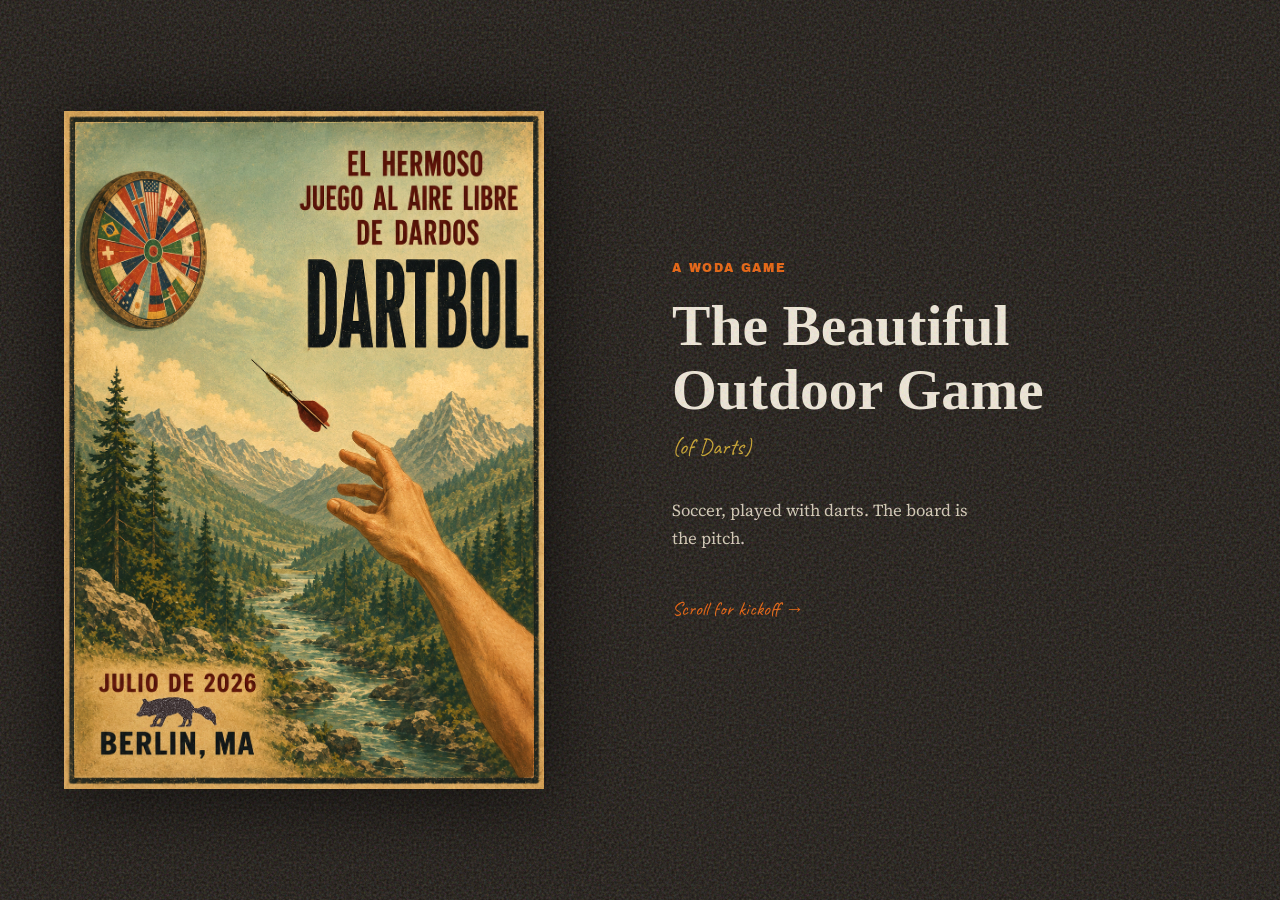
==== woda/beautiful-game/index.html @ 17570d87 "Add The Beautiful Outdoor Game (of Darts): rules page, landing button, hero art Co-Authored-By: Clau" ====
<!DOCTYPE html>
<html lang="en">
<head>
  <meta charset="UTF-8">
  <meta name="viewport" content="width=device-width, initial-scale=1, viewport-fit=cover">
  <title>The Beautiful Outdoor Game (of Darts) — WODA</title>
  <meta name="description" content="Soccer, played with darts. The board is the pitch. Possession, cards, corner kicks, full time.">
  <link rel="preconnect" href="https://fonts.googleapis.com">
  <link rel="preconnect" href="https://fonts.gstatic.com" crossorigin>
  <link href="https://fonts.googleapis.com/css2?family=Archivo+Black&family=Caveat:wght@400;700&family=Permanent+Marker&family=Source+Serif+4:ital,wght@0,400;0,600;0,700;1,400&display=swap" rel="stylesheet">
  <style>
    :root {
      --parchment: #1a1510;
      --parchment-mid: #2a2118;
      --parchment-light: #3d3024;
      --chalk: #d4c9b5;
      --chalk-dim: #7a7060;
      --chalk-bright: #f0e8d8;
      --orange: #e85d04;
      --orange-dark: #bc4b03;
      --orange-glow: #f48c06;
      --blood: #8b1a1a;
      --blood-dim: #5a1111;
      --forest-dark: #1a2e1a;
      --forest: #2d4a2e;
      --gold: #c9a227;
      --gold-dim: #8a7020;
      --chalkboard: #1a3328;
      --chalkboard-border: #2a4a38;
      --progress-height: 48px;
      --topbar-height: 44px;
    }

    * { margin: 0; padding: 0; box-sizing: border-box; }

    html {
      background-color: var(--parchment);
      -webkit-text-size-adjust: 100%;
      text-size-adjust: 100%;
    }

    body {
      font-family: 'Source Serif 4', Georgia, serif;
      background-color: var(--parchment);
      color: var(--chalk);
      line-height: 1.6;
      -webkit-font-smoothing: antialiased;
      overflow: hidden;
      height: 100svh;
    }
    @supports not (height: 100svh) { body { height: -webkit-fill-available; } }

    /* Grain */
    body::before {
      content: '';
      position: fixed;
      top: 0; left: 0; width: 100%; height: 100%;
      background-image: url("data:image/svg+xml,%3Csvg viewBox='0 0 400 400' xmlns='http://www.w3.org/2000/svg'%3E%3Cfilter id='n'%3E%3CfeTurbulence type='fractalNoise' baseFrequency='0.9' numOctaves='4' stitchTiles='stitch'/%3E%3C/filter%3E%3Crect width='100%25' height='100%25' filter='url(%23n)'/%3E%3C/svg%3E");
      opacity: 0.25;
      pointer-events: none;
      z-index: 1000;
    }

    /* ---- TOP NAV (hidden on cover) ---- */
    .topbar {
      position: fixed; top: 0; left: 0; right: 0; z-index: 100;
      display: flex; justify-content: space-between; align-items: flex-start;
      padding-top: max(12px, env(safe-area-inset-top));
      padding-left: max(1rem, env(safe-area-inset-left));
      padding-right: max(1rem, env(safe-area-inset-right));
      padding-bottom: 20px;
      background: linear-gradient(to bottom, rgba(26,21,16,0.92) 0%, rgba(26,21,16,0.6) 50%, transparent 100%);
      opacity: 0;
      transition: opacity 0.5s ease;
      pointer-events: none;
    }
    .topbar.visible { opacity: 1; pointer-events: auto; }

    .topbar a {
      font-family: 'Archivo Black', Impact, sans-serif;
      text-transform: uppercase; font-size: 0.75rem; letter-spacing: 0.1em;
      color: var(--orange); text-decoration: none;
      padding: 12px 4px; min-height: 44px; min-width: 44px;
      display: inline-flex; align-items: center;
      -webkit-tap-highlight-color: transparent;
    }
    .topbar a:active { color: var(--orange-glow); }
    @media (hover:hover) { .topbar a:hover { color: var(--orange-glow); } }
    .topbar-label { font-family: 'Caveat', cursive; font-size: 1rem; color: var(--chalk-dim); padding: 12px 4px; }

    /* ---- SCROLL CONTAINER ---- */
    .crawl {
      display: flex; width: 100%; height: 100%;
      overflow-x: auto; overflow-y: hidden;
      scroll-snap-type: x mandatory;
      -webkit-overflow-scrolling: touch;
      scrollbar-width: none;
    }
    .crawl::-webkit-scrollbar { display: none; }

    .panel {
      flex: 0 0 100%; width: 100%; height: 100%;
      scroll-snap-align: start;
      scroll-snap-stop: always;
      overflow-y: auto;
      -webkit-overflow-scrolling: touch;
      position: relative;
    }

    .panel-content {
      display: flex; flex-direction: column; justify-content: center;
      padding: calc(var(--topbar-height) + env(safe-area-inset-top) + 20px) max(1.5rem, env(safe-area-inset-left)) calc(var(--progress-height) + env(safe-area-inset-bottom) + 20px) max(1.5rem, env(safe-area-inset-right));
      max-width: 720px; margin: 0 auto; width: 100%;
      min-height: 100%;
    }

    /* ---- Typography ---- */
    .panel-number {
      font-family: 'Archivo Black', Impact, sans-serif;
      font-size: 0.7rem; letter-spacing: 0.2em; text-transform: uppercase;
      color: var(--chalk-dim); margin-bottom: 0.5rem;
    }
    .panel-title {
      font-family: 'Permanent Marker', cursive;
      font-size: clamp(1.8rem, 6vw, 2.8rem);
      color: var(--chalk-bright); line-height: 1.15; margin-bottom: 1rem;
    }
    .panel-subtitle {
      font-family: 'Caveat', cursive; font-size: 1.2rem;
      color: var(--gold); margin-bottom: 1.5rem;
    }
    .panel p { margin-bottom: 1rem; max-width: 55ch; font-size: 1rem; }
    .panel strong { color: var(--chalk-bright); }

    /* ---- Narrative block ---- */
    .narrative {
      background: var(--forest-dark);
      border-left: 3px solid var(--forest);
      padding: 1.25rem 1.5rem; margin: 1rem 0;
      border-radius: 0 4px 4px 0;
      font-style: italic; line-height: 1.8;
    }
    .narrative strong { color: var(--chalk-bright); font-style: normal; }

    /* ---- Tables ---- */
    .rules-table { width: 100%; border-collapse: collapse; margin: 1rem 0; font-size: 0.9rem; }
    .rules-table th {
      font-family: 'Archivo Black', Impact, sans-serif;
      text-transform: uppercase; font-size: 0.7rem; letter-spacing: 0.1em;
      color: var(--orange); text-align: left; padding: 0.5rem 0.75rem;
      border-bottom: 1px solid var(--parchment-light);
    }
    .rules-table td {
      padding: 0.5rem 0.75rem;
      border-bottom: 1px solid rgba(255,255,255,0.05);
      vertical-align: top;
    }

    /* ---- Colors ---- */
    .danger { color: var(--blood); }
    .reward { color: var(--gold); }

    /* ---- Lane path (possession lanes) ---- */
    .turn-path { display: flex; align-items: center; flex-wrap: wrap; gap: 0; margin: 1rem 0; }
    .turn-node {
      display: flex; align-items: center; justify-content: center;
      width: 40px; height: 40px; border-radius: 50%;
      border: 2px solid var(--orange);
      font-family: 'Archivo Black', Impact, sans-serif; font-size: 0.75rem;
      color: var(--orange); flex-shrink: 0;
    }
    .turn-node.goal { border-color: var(--gold); color: var(--gold); }
    .turn-node.mid { border-color: var(--blood); color: var(--blood); border-style: dashed; }
    .turn-arrow { color: var(--chalk-dim); margin: 0 4px; font-size: 0.8rem; }

    /* ---- Pitch table (possession, on chalkboard green) ---- */
    .pitch-board {
      background: var(--chalkboard); border: 2px solid var(--chalkboard-border);
      border-radius: 4px; padding: 1rem; margin: 1rem 0;
      overflow-x: auto; -webkit-overflow-scrolling: touch;
    }
    .pitch-board table { width: 100%; border-collapse: collapse; }
    .pitch-board th {
      font-family: 'Archivo Black', Impact, sans-serif;
      text-transform: uppercase; font-size: 0.65rem; letter-spacing: 0.1em;
      color: var(--chalk-dim); padding: 0.4rem 0.5rem;
      border-bottom: 1px solid rgba(255,255,255,0.15); text-align: left;
    }
    .pitch-board td {
      padding: 0.5rem; font-size: 0.95rem; color: var(--chalk);
      border-bottom: 1px solid rgba(255,255,255,0.05); vertical-align: top;
    }
    .pitch-board td:first-child { font-family: 'Permanent Marker', cursive; color: var(--chalk-bright); white-space: nowrap; }
    .lane { font-family: 'Caveat', cursive; font-size: 1.15rem; color: var(--chalk-bright); white-space: nowrap; }

    /* ---- Result cards ---- */
    .result-card {
      background: var(--parchment-mid);
      border-left: 3px solid var(--chalk-dim);
      padding: 0.75rem 1rem; margin: 0.5rem 0; font-size: 0.9rem;
    }
    .result-card.death { border-left-color: var(--blood); }
    .result-card.victory { border-left-color: var(--gold); }
    .result-card.escape { border-left-color: var(--orange); }
    .result-card .result-label {
      font-family: 'Archivo Black', Impact, sans-serif;
      font-size: 0.7rem; letter-spacing: 0.1em; text-transform: uppercase;
      margin-bottom: 0.25rem;
    }
    .result-card.death .result-label { color: var(--blood); }
    .result-card.victory .result-label { color: var(--gold); }
    .result-card.escape .result-label { color: var(--orange); }
    .result-card p { margin-bottom: 0; }

    /* ---- Yet to Be Revealed ---- */
    .locked {
      background: var(--parchment-mid);
      border: 1px dashed var(--chalk-dim);
      border-radius: 4px; padding: 1.25rem;
      margin: 1rem 0; position: relative;
      overflow: hidden;
    }
    .locked::before {
      content: '🔒';
      position: absolute; top: 0.75rem; right: 0.75rem;
      font-size: 1rem;
    }
    .locked-title {
      font-family: 'Archivo Black', Impact, sans-serif;
      font-size: 0.7rem; letter-spacing: 0.1em; text-transform: uppercase;
      color: var(--chalk-dim); margin-bottom: 0.5rem;
    }
    .locked p {
      font-style: italic; color: var(--chalk-dim); font-size: 0.9rem;
      max-width: 50ch;
    }

    /* ---- Scenario ---- */
    .scenario {
      background: var(--parchment-mid); border: 1px solid var(--parchment-light);
      padding: 1.25rem; margin: 1rem 0; border-radius: 4px;
    }
    .scenario-question {
      font-family: 'Source Serif 4', serif; font-weight: 600;
      font-size: 1rem; color: var(--chalk-bright); margin-bottom: 0.75rem;
    }
    .scenario-setup { font-size: 0.9rem; margin-bottom: 1rem; }
    .scenario-btn {
      display: inline-block; font-family: 'Archivo Black', Impact, sans-serif;
      text-transform: uppercase; font-size: 0.75rem; letter-spacing: 0.05em;
      padding: 0.75rem 1.25rem; margin: 0.25rem 0.5rem 0.25rem 0;
      border: 2px solid var(--orange); color: var(--orange);
      background: transparent; cursor: pointer; border-radius: 4px;
      min-height: 44px; -webkit-tap-highlight-color: transparent;
      transition: all 0.2s ease;
    }
    .scenario-btn:active, .scenario-btn.selected { background: var(--orange); color: var(--parchment); }
    @media (hover:hover) { .scenario-btn:hover { background: var(--orange); color: var(--parchment); } }
    .scenario-outcome {
      display: none; margin-top: 1rem; padding: 1rem;
      background: var(--parchment); border-radius: 4px;
      font-style: italic; line-height: 1.7;
    }
    .scenario-outcome.visible { display: block; }

    /* ---- CTA panel ---- */
    .cta-panel .panel-content { text-align: center; align-items: center; }
    .cta-panel .panel-title { margin-bottom: 0.5rem; }
    .cta-links { margin-top: 2rem; display: flex; align-items: center; gap: 1rem; flex-wrap: wrap; justify-content: center; }
    .cta-links a {
      font-family: 'Archivo Black', Impact, sans-serif;
      text-transform: uppercase; font-size: 0.8rem; letter-spacing: 0.1em;
      color: var(--orange); text-decoration: none;
      padding: 12px 8px; min-height: 44px;
      display: inline-flex; align-items: center;
      -webkit-tap-highlight-color: transparent;
    }
    .cta-links a:active { color: var(--orange-glow); }
    @media (hover:hover) { .cta-links a:hover { color: var(--orange-glow); } }
    .cta-divider { color: rgba(255,255,255,0.3); }
    .social-icon { width: 20px; height: 20px; fill: var(--orange); }

    /* ============ COVER PANEL ============ */
    .panel--cover { overflow: hidden; }
    .panel--cover .panel-content { padding: 0; max-width: none; }

    .cover-layout { width: 100%; height: 100%; display: flex; align-items: center; justify-content: center; }
    .cover-art-wrapper { width: 100%; height: 100%; display: flex; align-items: center; justify-content: center; }

    .cover-frame {
      display: flex; align-items: center; justify-content: center;
      max-height: calc(100svh - 24px);
      max-width: 100%;
      z-index: 1001;
      animation: coverReveal 1s ease-out forwards;
      opacity: 0;
      transition: opacity 0.6s ease;
    }
    @supports not (max-height:100svh) { .cover-frame { max-height: calc(100vh - 24px); } }
    @keyframes coverReveal { from { opacity:0; transform:scale(0.97); } to { opacity:1; transform:scale(1); } }
    .cover-frame.fading { opacity: 0; }

    .cover-art {
      display: block;
      max-height: calc(100svh - 24px);
      max-width: 100%; width: auto; height: auto;
      object-fit: contain;
      filter: drop-shadow(0 4px 24px rgba(0,0,0,0.5)) brightness(1.1) contrast(1.05);
    }
    @supports not (max-height:100svh) { .cover-art { max-height: calc(100vh - 24px); } }

    /* Placeholder cover — shown only if the art 404s. Art drops in with no code change. */
    .cover-placeholder { display: none; }
    .cover-frame.no-art .cover-art { display: none; }
    .cover-frame.no-art .cover-placeholder {
      display: flex; flex-direction: column; align-items: center; justify-content: center;
      aspect-ratio: 680 / 1027;
      width: min(calc((100svh - 48px) * 0.662), calc(100vw - 32px));
      padding: 2rem 1.5rem;
      text-align: center;
      background:
        radial-gradient(circle at 50% 42%, rgba(255,255,255,0.06) 0%, transparent 34%),
        linear-gradient(180deg, var(--chalkboard) 0%, var(--forest-dark) 100%);
      border: 2px solid var(--chalkboard-border);
      outline: 1px solid rgba(240,232,216,0.15);
      outline-offset: -14px;
      border-radius: 4px;
      box-shadow: 0 4px 24px rgba(0,0,0,0.5);
    }
    @supports not (height:100svh) { .cover-frame.no-art .cover-placeholder { width: min(calc((100vh - 48px) * 0.662), calc(100vw - 32px)); } }
    .cover-placeholder .eyebrow {
      font-family: 'Archivo Black', Impact, sans-serif;
      text-transform: uppercase; letter-spacing: 0.15em; font-size: 0.7rem;
      color: var(--orange); margin-bottom: 1.25rem;
    }
    .cover-placeholder h1 {
      font-family: 'Permanent Marker', cursive;
      font-size: clamp(1.8rem, 8vw, 3rem);
      color: var(--chalk-bright); line-height: 1.15; margin-bottom: 0.5rem;
    }
    .cover-placeholder .subtitle {
      font-family: 'Caveat', cursive; font-size: clamp(1.2rem, 4vw, 1.6rem);
      color: var(--gold); margin-bottom: 1.5rem;
    }
    .cover-placeholder .tagline {
      font-style: italic; font-size: 0.95rem; color: var(--chalk);
      max-width: 28ch; line-height: 1.7;
    }

    .scroll-hint-cover {
      position: absolute; bottom: max(24px, env(safe-area-inset-bottom));
      left: 50%; transform: translateX(-50%); z-index: 1002;
      font-family: 'Caveat', cursive; font-size: 1rem;
      color: var(--chalk-dim);
      animation: hintPulse 2.5s ease-in-out infinite;
      pointer-events: none;
      white-space: nowrap;
    }
    @keyframes hintPulse {
      0%,100% { opacity:0.5; transform:translateX(-50%); }
      50% { opacity:0.9; transform:translateX(-50%) translateX(4px); }
    }

    .cover-text { display: none; }

    /* ---- PROGRESS BAR (hidden on cover) ---- */
    .progress-bar {
      position: fixed; bottom: 0; left: 0; right: 0; z-index: 100;
      height: calc(var(--progress-height) + env(safe-area-inset-bottom));
      padding-bottom: env(safe-area-inset-bottom);
      padding-left: max(1rem, env(safe-area-inset-left));
      padding-right: max(1rem, env(safe-area-inset-right));
      display: flex; align-items: center; justify-content: space-between;
      background: linear-gradient(to top, var(--parchment) 0%, var(--parchment) 60%, rgba(26,21,16,0.95) 80%, rgba(26,21,16,0.6) 100%);
      opacity: 0; transition: opacity 0.5s ease; pointer-events: none;
    }
    .progress-bar.visible { opacity: 1; pointer-events: auto; }
    .progress-label { font-family: 'Caveat', cursive; font-size: 0.85rem; color: var(--chalk-dim); flex-shrink: 0; }
    .progress-dots { display: flex; align-items: center; gap: 8px; padding: 0 8px; }
    .progress-dot {
      width: 9px; height: 9px; border-radius: 50%;
      border: 1.5px solid var(--chalk-dim); background: transparent;
      cursor: pointer; transition: all 0.25s ease; position: relative;
      -webkit-tap-highlight-color: transparent; flex-shrink: 0;
    }
    .progress-dot::before { content:''; position:absolute; top:-17px; left:-17px; right:-17px; bottom:-17px; }
    .progress-dot.active { background: var(--orange); border-color: var(--orange); box-shadow: 0 0 8px rgba(232,93,4,0.4); }
    .progress-dot:active { transform: scale(1.3); }

    /* ---- Arrow hint ---- */
    .arrow-hint {
      position: fixed; right: max(12px, env(safe-area-inset-right)); top: 50%;
      transform: translateY(-50%); z-index: 50;
      font-size: 1.5rem; color: var(--chalk-dim); opacity: 0;
      animation: arrowPulse 2s ease-in-out infinite;
      pointer-events: none; transition: opacity 0.3s ease;
    }
    .arrow-hint.visible { opacity: 0.3; }
    .arrow-hint.hidden { opacity: 0; }
    @keyframes arrowPulse {
      0%,100% { transform: translateY(-50%) translateX(0); }
      50% { transform: translateY(-50%) translateX(4px); }
    }

    /* ---- DESKTOP ---- */
    @media (min-width: 769px) {
      .panel--cover .cover-layout { flex-direction: row; }
      .cover-art-wrapper { flex: 0 0 50%; justify-content: flex-end; padding: 2rem; }
      .cover-frame { max-height: 94vh; }
      .cover-art { max-height: 94vh; filter: drop-shadow(0 8px 40px rgba(0,0,0,0.6)) brightness(1.1) contrast(1.05); }
      .cover-frame.no-art .cover-placeholder { width: min(calc(90vh * 0.662), 100%); }
      .cover-text {
        display: flex; flex-direction: column; justify-content: center;
        flex: 0 0 50%; padding: 4rem;
        animation: textSlideIn 0.8s ease-out 0.3s forwards; opacity: 0;
      }
      @keyframes textSlideIn { from { opacity:0; transform:translateX(30px); } to { opacity:1; transform:translateX(0); } }
      .cover-text .eyebrow { font-family:'Archivo Black',sans-serif; text-transform:uppercase; letter-spacing:0.15em; font-size:0.75rem; color:var(--orange); margin-bottom:1rem; }
      .cover-text h1 { font-family:'Permanent Marker',cursive; font-size:clamp(2.5rem,4.5vw,4rem); color:var(--chalk-bright); line-height:1.1; margin-bottom:0.5rem; }
      .cover-text .subtitle { font-family:'Caveat',cursive; font-size:clamp(1.1rem,1.8vw,1.4rem); color:var(--gold); margin-bottom:2rem; }
      .cover-text .description { font-size:1.05rem; max-width:36ch; line-height:1.7; margin-bottom:2.5rem; color:var(--chalk); }
      .cover-text .cta { font-family:'Caveat',cursive; font-size:1.2rem; color:var(--orange); animation:hintPulse 2.5s ease-in-out infinite; }
      .scroll-hint-cover { display: none; }
      .panel-content { max-width: 800px; }
    }
    @media (min-width:1200px) {
      .cover-art-wrapper { flex:0 0 45%; padding: 2rem 2rem 2rem 4rem; }
      .cover-text { flex:0 0 55%; padding: 4rem 6rem; }
    }

    @media (max-width: 480px) {
      .pitch-board { padding: 0.75rem 0.5rem; }
      .pitch-board th, .pitch-board td { padding: 0.4rem 0.3rem; }
      .lane { font-size: 0.95rem; }
    }

    @media (max-width: 375px) {
      .progress-dots { gap: 4px; }
      .progress-dot { width: 7px; height: 7px; }
      .progress-label { font-size: 0.7rem; }
      .panel-title { font-size: 1.5rem; }
      .turn-node { width: 34px; height: 34px; font-size: 0.65rem; }
      .lane { font-size: 1rem; }
    }

    @media (prefers-reduced-motion: reduce) {
      *,*::before,*::after { animation-duration:0.01ms!important; transition-duration:0.01ms!important; }
      .cover-frame,.cover-text { opacity:1; }
    }
  </style>
</head>
<body>

  <nav class="topbar" id="topbar">
    <a href="/woda/">← WODA</a>
    <span class="topbar-label">A WODA Game</span>
  </nav>
  <span class="arrow-hint" id="arrowHint">›</span>

  <div class="crawl" id="crawl">

    <!-- ======== PANEL 0: COVER ======== -->
    <section class="panel panel--cover" data-label="Cover">
      <div class="panel-content">
        <div class="cover-layout">
          <div class="cover-art-wrapper">
            <div class="cover-frame" id="coverFrame">
              <img src="../../images/beautiful-game-cover.png"
                alt="The Beautiful Outdoor Game (of Darts)"
                class="cover-art" id="coverArt" loading="eager" fetchpriority="high"
                onerror="document.getElementById('coverFrame').classList.add('no-art')">
              <div class="cover-placeholder">
                <p class="eyebrow">A WODA Game</p>
                <h1>The Beautiful Outdoor Game</h1>
                <p class="subtitle">(of Darts)</p>
                <p class="tagline">Soccer, played with darts. The board is the pitch.</p>
              </div>
            </div>
          </div>
          <div class="cover-text">
            <p class="eyebrow">A WODA Game</p>
            <h1>The Beautiful Outdoor Game</h1>
            <p class="subtitle">(of Darts)</p>
            <p class="description">Soccer, played with darts. The board is the pitch.</p>
            <p class="cta">Scroll for kickoff →</p>
          </div>
        </div>
      </div>
      <span class="scroll-hint-cover">Swipe for kickoff →</span>
    </section>

    <!-- ======== PANEL 1: THE PITCH ======== -->
    <section class="panel" data-label="The Pitch">
      <div class="panel-content">
        <p class="panel-number">I</p>
        <h2 class="panel-title">The Pitch</h2>
        <div class="narrative">
          <p>The board has always been a pitch — twenty numbers, two goals, and nobody noticed.</p>
          <p>The <strong>20</strong> is one goal. The <strong>3</strong> is the other. The <strong>11</strong> and <strong>6</strong> are the midfield line, and crossing it carelessly has consequences.</p>
          <p>Two halves, switch ends at halftime. Most goals at full time wins.</p>
        </div>
      </div>
    </section>

    <!-- ======== PANEL 2: THE MATCH ======== -->
    <section class="panel" data-label="The Match">
      <div class="panel-content">
        <p class="panel-number">II</p>
        <h2 class="panel-title">The Match</h2>
        <p class="panel-subtitle">Two goals, two halves, one board</p>
        <table class="rules-table">
          <tr><th>Element</th><th>Rule</th></tr>
          <tr><td><strong>Goals</strong></td><td>20 (top) · 3 (bottom)</td></tr>
          <tr><td><strong>Midfield line</strong></td><td>11 and 6</td></tr>
          <tr><td><strong>Halves</strong></td><td>4 minutes each (group play) · 5 minutes (knockout) + stoppage time</td></tr>
          <tr><td><strong>Kickoff</strong></td><td>Closest to bull is the coin toss. Winner chooses which end to attack OR takes kickoff.</td></tr>
        </table>
      </div>
    </section>

    <!-- ======== PANEL 3: POSSESSION ======== -->
    <section class="panel" data-label="Possession">
      <div class="panel-content">
        <p class="panel-number">III</p>
        <h2 class="panel-title">Possession</h2>
        <p class="panel-subtitle">Two wings to every goal</p>
        <div class="pitch-board">
          <table>
            <tr><th>Attacking</th><th>Left Wing</th><th>Right Wing</th></tr>
            <tr>
              <td>The 20</td>
              <td><span class="lane">14 → 9 → 12 → 5</span></td>
              <td><span class="lane">13 → 4 → 18 → 1</span></td>
            </tr>
            <tr>
              <td>The 3</td>
              <td><span class="lane">8 → 16 → 7 → 19</span></td>
              <td><span class="lane">10 → 15 → 2 → 17</span></td>
            </tr>
          </table>
        </div>
        <p>Work down a wing, then <strong>shoot on the goal number</strong>.</p>
        <p>From midfield, either wing. Once you hit on one side, <strong>you stay on that side</strong> until possession changes or play returns to midfield.</p>
      </div>
    </section>

    <!-- ======== PANEL 4: PASSING & LONG BALLS ======== -->
    <section class="panel" data-label="Passing">
      <div class="panel-content">
        <p class="panel-number">IV</p>
        <h2 class="panel-title">Passing &amp; Long Balls</h2>
        <p class="panel-subtitle">Singles move the ball. Doubles move it faster.</p>
        <table class="rules-table">
          <tr><th>Dart</th><th>Result</th></tr>
          <tr><td><strong>Single</strong></td><td>A pass to the next number in the lane</td></tr>
          <tr><td><strong>Double</strong></td><td>Long pass — advance <strong>two</strong> positions</td></tr>
          <tr><td><strong>Triple</strong></td><td>Advance <strong>three</strong> (T14 puts the ball on the 5)</td></tr>
          <tr><td><strong>Stray dart</strong></td><td>Other numbers (not 11, 6, or bull): nothing happens — keep throwing at your target</td></tr>
        </table>
        <div class="result-card victory">
          <p class="result-label">Magic Feet ✦</p>
          <p>Hit your target with all three darts → take another turn immediately.</p>
        </div>
      </div>
    </section>

    <!-- ======== PANEL 5: DEFENDING ======== -->
    <section class="panel" data-label="Defending">
      <div class="panel-content">
        <p class="panel-number">V</p>
        <h2 class="panel-title">Defending</h2>
        <p class="panel-subtitle">The ball doesn't reset. It sits where you left it.</p>
        <p>At the end of your turn, the ball sits at the <strong>last lane number you hit</strong>. Your opponent must hit that number first, then work back the other way.</p>
        <p style="font-family:'Caveat',cursive; font-size:1.2rem; color:var(--chalk-bright);">You hit 14 then 9 → they need 9, then 14, and onward.</p>
        <p>At midfield, the player in possession may choose either wing — <strong>the switch of fields</strong>.</p>
      </div>
    </section>

    <!-- ======== PANEL 6: OUT OF BOUNDS ======== -->
    <section class="panel" data-label="Out of Bounds">
      <div class="panel-content">
        <p class="panel-number">VI</p>
        <h2 class="panel-title">Out of Bounds</h2>
        <p class="panel-subtitle">A dart off the board is a dead ball</p>
        <p>Your turn ends immediately, darts in hand or not.</p>
        <div class="result-card escape">
          <p class="result-label">Throw-In</p>
          <p>Out beside the sidelines (near 7–12 left, 18–2 right): opponent plays from the last number hit.</p>
        </div>
        <div class="result-card death">
          <p class="result-label">Goal Kick</p>
          <p>Attacker misses past the end line they're attacking (near 5/20/1 top, 19/3/17 bottom): defender restarts. <strong>Short:</strong> hit a number beside your own goal (defending the 20: the 5 or 1) and pass out toward midfield — risky, your opponent starts wherever you leave it. <strong>Long ball:</strong> throw beyond midfield; defending the 20, hitting 8–7 left or 10–2 right connects the long pass, play from there. Too deep (19/3/17) = <strong class="danger">turnover</strong>.</p>
        </div>
        <div class="result-card victory">
          <p class="result-label">Corner Kick</p>
          <p>Defender puts it out over their own end line: attacker restarts. First dart aims at the goal; play continues wherever it lands. Hitting the goal number = <strong>shot on goal</strong> (follow-up still required).</p>
        </div>
        <p style="font-size:0.9rem; color:var(--chalk-dim);">Every restart: wherever the first dart lands is where play lives.</p>
      </div>
    </section>

    <!-- ======== PANEL 7: THE MIDFIELD LINE ======== -->
    <section class="panel" data-label="Midfield">
      <div class="panel-content">
        <p class="panel-number">VII</p>
        <h2 class="panel-title" style="color:var(--blood);">The Midfield Line</h2>
        <p class="panel-subtitle" style="color:var(--blood);">The 11 and 6 are watching. So is the referee.</p>
        <p>Hit an <strong>11</strong> or <strong>6</strong>, any time: <strong class="danger">foul</strong>. Possession over.</p>
        <div class="result-card escape">
          <p class="result-label" style="color:var(--gold);">Yellow Card</p>
          <p>Double 11 or double 6.</p>
        </div>
        <div class="result-card death">
          <p class="result-label">Red Card</p>
          <p>Triple 11 or triple 6.</p>
        </div>
        <p style="margin-top:1rem;">Two yellows or one red: <strong>lose a dart</strong> for the rest of the match (two darts a turn). A second red: <strong class="danger">one dart</strong>.</p>
        <p>An accidental bullseye on your turn is an <strong class="danger">own goal</strong>. The board keeps score of hubris.</p>
      </div>
    </section>

    <!-- ======== PANEL 8: SCORING & SAVES ======== -->
    <section class="panel" data-label="Scoring">
      <div class="panel-content">
        <p class="panel-number">VIII</p>
        <h2 class="panel-title" style="color:var(--gold);">Scoring &amp; Saves</h2>
        <p class="panel-subtitle">One dart to shoot. One dart to finish.</p>
        <p><strong>First hit</strong> of the goal number = shot on goal. <strong>Second hit, same turn</strong> = <strong class="reward">GOAL</strong>.</p>
        <p><strong>Double or triple</strong> of the goal number = <strong class="reward">GOAL</strong>, no follow-up needed.</p>
        <div class="result-card escape">
          <p class="result-label">The Save</p>
          <p>Shot lands on your <strong>last</strong> dart? Defender can save: goal number with their first dart, then pass out either side (defending the 3: left <span class="lane">19 → 7 → 16 → 8</span> or right <span class="lane">17 → 2 → 15 → 10</span>).</p>
        </div>
        <p>After a goal, the team scored on restarts at midfield.</p>
      </div>
    </section>

    <!-- ======== PANEL 9: FULL TIME ======== -->
    <section class="panel" data-label="Full Time">
      <div class="panel-content">
        <p class="panel-number">IX</p>
        <h2 class="panel-title">Full Time</h2>
        <p class="panel-subtitle">And if it's level when the whistle blows —</p>
        <p><strong>Tied in knockout:</strong> extra time, two 1-minute halves, switch ends.</p>
        <div class="result-card victory">
          <p class="result-label">The Shootout</p>
          <p>Still tied: closest to bull picks the goal (20 or 3). Three darts each at that number — singles 1, doubles 2, triples 3 (T20 + S20 + miss = 4). Tied: sudden death, one dart each.</p>
        </div>
        <p>Pace of play is legal strategy. <strong>Throw faster, get more turns.</strong></p>
      </div>
    </section>

    <!-- ======== PANEL 10: PENALTY KICKS ======== -->
    <section class="panel" data-label="Penalty Kicks">
      <div class="panel-content">
        <p class="panel-number">X</p>
        <h2 class="panel-title">Penalty Kicks</h2>
        <div class="locked">
          <p class="locked-title">Yet to Be Revealed — Penalty Kicks</p>
          <p>There are fouls. There are cards. But a penalty kick in open play? WODA Labs is still on the training ground.</p>
        </div>
      </div>
    </section>

    <!-- ======== PANEL 11: THE DECISION ======== -->
    <section class="panel" data-label="The Decision">
      <div class="panel-content">
        <p class="panel-number">XI</p>
        <h2 class="panel-title">The Decision</h2>
        <div class="scenario">
          <p class="scenario-question">What Do You Do?</p>
          <div class="scenario-setup">
            <p>Down a goal. Forty seconds on the clock. The ball's at midfield. Your left wing has been money all night — but your opponent is parked on it, and the right wing is wide open.</p>
          </div>
          <button class="scenario-btn" onclick="showOutcome('stay')">Stay on the Strong Wing</button>
          <button class="scenario-btn" onclick="showOutcome('switch')">Switch Fields</button>
          <div class="scenario-outcome" id="outcome-stay">
            <p>You trust the arm. 14, then 9 — two passes deep, but your last dart rims out of the 12. Your opponent needs 9-then-14 to march it back, and the clock is your enemy now. You've left them a ladder — but they have to climb it in forty seconds.</p>
          </div>
          <div class="scenario-outcome" id="outcome-switch">
            <p>You go right. The 13 lands. The 4 lands. The 18 — off the wire, out past the 1. Corner to you… if there were time. Full time looms. You gambled on fresh grass and nearly found the goal.</p>
          </div>
        </div>
      </div>
    </section>

    <!-- ======== PANEL 12: THE MANUAL (CTA) ======== -->
    <section class="panel cta-panel" data-label="The Manual">
      <div class="panel-content">
        <h2 class="panel-title">Full Time</h2>
        <p class="panel-subtitle">The referee checks his watch.</p>
        <p>Full rules pamphlet coming soon. <strong>The Manual is being written.</strong></p>
        <div class="cta-links">
          <a href="/woda/">← Back to WODA</a>
          <span class="cta-divider">|</span>
          <a href="https://x.com/W_O_D_A" target="_blank" rel="noopener" aria-label="Follow on X">
            <svg class="social-icon" viewBox="0 0 24 24" xmlns="http://www.w3.org/2000/svg">
              <path d="M18.244 2.25h3.308l-7.227 8.26 8.502 11.24H16.17l-5.214-6.817L4.99 21.75H1.68l7.73-8.835L1.254 2.25H8.08l4.713 6.231zm-1.161 17.52h1.833L7.084 4.126H5.117z"/>
            </svg>
          </a>
        </div>
      </div>
    </section>

  </div><!-- /crawl -->

  <nav class="progress-bar" id="progressBar" aria-label="Match progress">
    <span class="progress-label">Kickoff</span>
    <div class="progress-dots" id="progressDots">
      <button class="progress-dot active" data-index="0" aria-label="Cover"></button>
      <button class="progress-dot" data-index="1" aria-label="The Pitch"></button>
      <button class="progress-dot" data-index="2" aria-label="The Match"></button>
      <button class="progress-dot" data-index="3" aria-label="Possession"></button>
      <button class="progress-dot" data-index="4" aria-label="Passing &amp; Long Balls"></button>
      <button class="progress-dot" data-index="5" aria-label="Defending"></button>
      <button class="progress-dot" data-index="6" aria-label="Out of Bounds"></button>
      <button class="progress-dot" data-index="7" aria-label="The Midfield Line"></button>
      <button class="progress-dot" data-index="8" aria-label="Scoring &amp; Saves"></button>
      <button class="progress-dot" data-index="9" aria-label="Full Time"></button>
      <button class="progress-dot" data-index="10" aria-label="Penalty Kicks"></button>
      <button class="progress-dot" data-index="11" aria-label="The Decision"></button>
      <button class="progress-dot" data-index="12" aria-label="The Manual"></button>
    </div>
    <span class="progress-label">Full Time</span>
  </nav>

  <script>
    const crawl = document.getElementById('crawl');
    const dots = document.querySelectorAll('.progress-dot');
    const arrowHint = document.getElementById('arrowHint');
    const topbar = document.getElementById('topbar');
    const progressBar = document.getElementById('progressBar');
    const coverFrame = document.getElementById('coverFrame');
    const panels = document.querySelectorAll('.panel');
    const totalPanels = panels.length;
    let currentPanel = 0;

    function updateProgress() {
      const scrollLeft = crawl.scrollLeft;
      const panelWidth = crawl.offsetWidth;
      const newPanel = Math.round(scrollLeft / panelWidth);

      if (newPanel !== currentPanel || currentPanel === 0) {
        currentPanel = Math.max(0, Math.min(newPanel, totalPanels - 1));
        dots.forEach((d, i) => d.classList.toggle('active', i === currentPanel));

        // Cover panel: hide UI, show full art
        if (currentPanel === 0) {
          topbar.classList.remove('visible');
          progressBar.classList.remove('visible');
          arrowHint.classList.remove('visible');
          coverFrame.classList.remove('fading');
        } else {
          topbar.classList.add('visible');
          progressBar.classList.add('visible');
          arrowHint.classList.add('visible');
          coverFrame.classList.add('fading');
        }

        // Hide arrow on last panel
        if (currentPanel >= totalPanels - 1) {
          arrowHint.classList.add('hidden');
        } else {
          arrowHint.classList.remove('hidden');
        }
      }
    }

    crawl.addEventListener('scroll', updateProgress, { passive: true });

    // Click dots to nav
    dots.forEach(dot => {
      dot.addEventListener('click', () => {
        crawl.scrollTo({ left: parseInt(dot.dataset.index) * crawl.offsetWidth, behavior: 'smooth' });
      });
    });

    // Keyboard
    document.addEventListener('keydown', (e) => {
      const pw = crawl.offsetWidth;
      if (e.key === 'ArrowRight' && currentPanel < totalPanels - 1) crawl.scrollTo({ left: (currentPanel+1)*pw, behavior:'smooth' });
      if (e.key === 'ArrowLeft' && currentPanel > 0) crawl.scrollTo({ left: (currentPanel-1)*pw, behavior:'smooth' });
    });

    // Mouse wheel → horizontal
    crawl.addEventListener('wheel', (e) => {
      if (Math.abs(e.deltaY) > Math.abs(e.deltaX)) {
        e.preventDefault();
        const pw = crawl.offsetWidth;
        if (e.deltaY > 0 && currentPanel < totalPanels - 1) crawl.scrollTo({ left: (currentPanel+1)*pw, behavior:'smooth' });
        else if (e.deltaY < 0 && currentPanel > 0) crawl.scrollTo({ left: (currentPanel-1)*pw, behavior:'smooth' });
      }
    }, { passive: false });

    // Scenario outcomes
    function showOutcome(choice) {
      document.getElementById('outcome-stay').classList.toggle('visible', choice === 'stay');
      document.getElementById('outcome-switch').classList.toggle('visible', choice === 'switch');
      document.querySelectorAll('.scenario-btn').forEach(b => {
        b.classList.toggle('selected', b.textContent.toLowerCase().includes(choice === 'stay' ? 'stay' : 'switch'));
      });
    }
  </script>
</body>
</html>
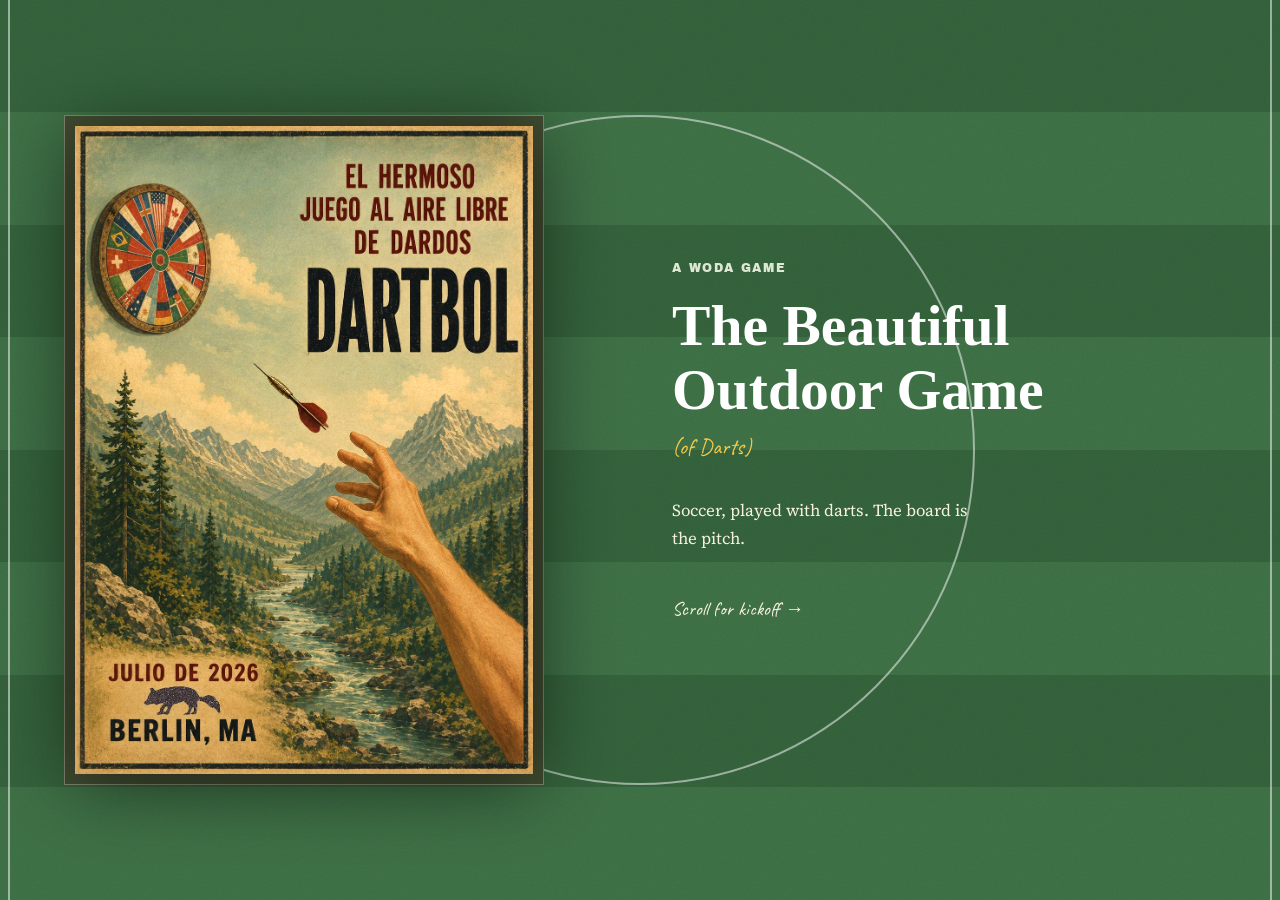
==== commit 0f5cf39d: "Grass-pitch restyle per Web-Designer spec + optimized cover JPG Co-Authored-By: Claude Fable 5 <nore" ====
--- a/woda/beautiful-game/index.html
+++ b/woda/beautiful-game/index.html
@@ -10,23 +10,26 @@
   <link href="https://fonts.googleapis.com/css2?family=Archivo+Black&family=Caveat:wght@400;700&family=Permanent+Marker&family=Source+Serif+4:ital,wght@0,400;0,600;0,700;1,400&display=swap" rel="stylesheet">
   <style>
     :root {
-      --parchment: #1a1510;
-      --parchment-mid: #2a2118;
-      --parchment-light: #3d3024;
-      --chalk: #d4c9b5;
-      --chalk-dim: #7a7060;
-      --chalk-bright: #f0e8d8;
-      --orange: #e85d04;
-      --orange-dark: #bc4b03;
+      /* Grass pitch — stripe hues nudged warm to match sampled cover greens (#404B30 / #7C845F olive cast) */
+      --pitch-a: #33603A;        /* mowed stripe, dark  (spec #2F5E3E, warmed) */
+      --pitch-b: #3D6E44;        /* mowed stripe, light (spec #376C48, warmed) */
+      --pitch-deep: #16301F;     /* chrome: topbar / progress bar */
+      --poster-mat: #404B30;     /* sampled directly from cover art */
+      --cream: #F6F1DF;          /* primary text */
+      --cream-muted: #DDE7D2;    /* muted text */
+      --chalk: #F6F1DF;
+      --chalk-dim: #DDE7D2;
+      --chalk-bright: #FFFFFF;
+      --ink: #131A12;            /* near-ink slate (tactics board, cards) */
+      --ink-soft: rgba(14, 22, 13, 0.5);
+      --line: rgba(255, 255, 255, 0.92);   /* field lines: content frames */
+      --line-soft: rgba(255, 255, 255, 0.5); /* field lines: background geometry */
+      --orange: #e85d04;         /* roman numerals + active states ONLY */
       --orange-glow: #f48c06;
-      --blood: #8b1a1a;
-      --blood-dim: #5a1111;
-      --forest-dark: #1a2e1a;
-      --forest: #2d4a2e;
-      --gold: #c9a227;
-      --gold-dim: #8a7020;
-      --chalkboard: #1a3328;
-      --chalkboard-border: #2a4a38;
+      --blood: #8b1a1a;          /* borders only */
+      --gold: #c9a227;           /* borders + labels on ink surfaces */
+      --card-yellow: #F2C94C;    /* AA-safe yellow-card / reward text */
+      --card-red: #F26D6D;       /* AA-safe red-card text on ink surfaces */
       --progress-height: 48px;
       --topbar-height: 44px;
     }
@@ -34,15 +37,19 @@
     * { margin: 0; padding: 0; box-sizing: border-box; }
 
     html {
-      background-color: var(--parchment);
+      background-color: var(--pitch-a);
       -webkit-text-size-adjust: 100%;
       text-size-adjust: 100%;
     }
 
     body {
       font-family: 'Source Serif 4', Georgia, serif;
-      background-color: var(--parchment);
-      color: var(--chalk);
+      background: repeating-linear-gradient(
+        to bottom,
+        var(--pitch-a) 0, var(--pitch-a) 12.5vh,
+        var(--pitch-b) 12.5vh, var(--pitch-b) 25vh
+      );
+      color: var(--cream);
       line-height: 1.6;
       -webkit-font-smoothing: antialiased;
       overflow: hidden;
@@ -56,9 +63,20 @@
       position: fixed;
       top: 0; left: 0; width: 100%; height: 100%;
       background-image: url("data:image/svg+xml,%3Csvg viewBox='0 0 400 400' xmlns='http://www.w3.org/2000/svg'%3E%3Cfilter id='n'%3E%3CfeTurbulence type='fractalNoise' baseFrequency='0.9' numOctaves='4' stitchTiles='stitch'/%3E%3C/filter%3E%3Crect width='100%25' height='100%25' filter='url(%23n)'/%3E%3C/svg%3E");
-      opacity: 0.25;
+      opacity: 0.07;
+      mix-blend-mode: overlay;
       pointer-events: none;
       z-index: 1000;
+    }
+
+    /* ---- TOUCHLINES (continuous down both page edges) ---- */
+    .touchlines {
+      position: fixed; top: 0; bottom: 0; left: 0; right: 0;
+      border-left: 2px solid var(--line-soft);
+      border-right: 2px solid var(--line-soft);
+      margin: 0 8px;
+      pointer-events: none;
+      z-index: 20;
     }
 
     /* ---- TOP NAV (hidden on cover) ---- */
@@ -69,7 +87,7 @@
       padding-left: max(1rem, env(safe-area-inset-left));
       padding-right: max(1rem, env(safe-area-inset-right));
       padding-bottom: 20px;
-      background: linear-gradient(to bottom, rgba(26,21,16,0.92) 0%, rgba(26,21,16,0.6) 50%, transparent 100%);
+      background: linear-gradient(to bottom, rgba(22,48,31,0.95) 0%, rgba(22,48,31,0.6) 50%, transparent 100%);
       opacity: 0;
       transition: opacity 0.5s ease;
       pointer-events: none;
@@ -79,14 +97,14 @@
     .topbar a {
       font-family: 'Archivo Black', Impact, sans-serif;
       text-transform: uppercase; font-size: 0.75rem; letter-spacing: 0.1em;
-      color: var(--orange); text-decoration: none;
+      color: var(--cream); text-decoration: none;
       padding: 12px 4px; min-height: 44px; min-width: 44px;
       display: inline-flex; align-items: center;
       -webkit-tap-highlight-color: transparent;
     }
     .topbar a:active { color: var(--orange-glow); }
     @media (hover:hover) { .topbar a:hover { color: var(--orange-glow); } }
-    .topbar-label { font-family: 'Caveat', cursive; font-size: 1rem; color: var(--chalk-dim); padding: 12px 4px; }
+    .topbar-label { font-family: 'Caveat', cursive; font-size: 1rem; color: var(--cream-muted); padding: 12px 4px; }
 
     /* ---- SCROLL CONTAINER ---- */
     .crawl {
@@ -112,13 +130,14 @@
       padding: calc(var(--topbar-height) + env(safe-area-inset-top) + 20px) max(1.5rem, env(safe-area-inset-left)) calc(var(--progress-height) + env(safe-area-inset-bottom) + 20px) max(1.5rem, env(safe-area-inset-right));
       max-width: 720px; margin: 0 auto; width: 100%;
       min-height: 100%;
+      position: relative; z-index: 1;
     }
 
     /* ---- Typography ---- */
     .panel-number {
       font-family: 'Archivo Black', Impact, sans-serif;
       font-size: 0.7rem; letter-spacing: 0.2em; text-transform: uppercase;
-      color: var(--chalk-dim); margin-bottom: 0.5rem;
+      color: var(--orange); margin-bottom: 0.5rem;
     }
     .panel-title {
       font-family: 'Permanent Marker', cursive;
@@ -127,15 +146,15 @@
     }
     .panel-subtitle {
       font-family: 'Caveat', cursive; font-size: 1.2rem;
-      color: var(--gold); margin-bottom: 1.5rem;
+      color: var(--card-yellow); margin-bottom: 1.5rem;
     }
     .panel p { margin-bottom: 1rem; max-width: 55ch; font-size: 1rem; }
     .panel strong { color: var(--chalk-bright); }
 
     /* ---- Narrative block ---- */
     .narrative {
-      background: var(--forest-dark);
-      border-left: 3px solid var(--forest);
+      background: var(--ink-soft);
+      border-left: 3px solid var(--line);
       padding: 1.25rem 1.5rem; margin: 1rem 0;
       border-radius: 0 4px 4px 0;
       font-style: italic; line-height: 1.8;
@@ -147,47 +166,44 @@
     .rules-table th {
       font-family: 'Archivo Black', Impact, sans-serif;
       text-transform: uppercase; font-size: 0.7rem; letter-spacing: 0.1em;
-      color: var(--orange); text-align: left; padding: 0.5rem 0.75rem;
-      border-bottom: 1px solid var(--parchment-light);
+      color: var(--cream-muted); text-align: left; padding: 0.5rem 0.75rem;
+      border-bottom: 1px solid var(--line-soft);
     }
     .rules-table td {
       padding: 0.5rem 0.75rem;
-      border-bottom: 1px solid rgba(255,255,255,0.05);
+      border-bottom: 1px solid rgba(255,255,255,0.12);
       vertical-align: top;
     }
 
     /* ---- Colors ---- */
-    .danger { color: var(--blood); }
-    .reward { color: var(--gold); }
-
-    /* ---- Lane path (possession lanes) ---- */
-    .turn-path { display: flex; align-items: center; flex-wrap: wrap; gap: 0; margin: 1rem 0; }
-    .turn-node {
-      display: flex; align-items: center; justify-content: center;
-      width: 40px; height: 40px; border-radius: 50%;
-      border: 2px solid var(--orange);
-      font-family: 'Archivo Black', Impact, sans-serif; font-size: 0.75rem;
-      color: var(--orange); flex-shrink: 0;
-    }
-    .turn-node.goal { border-color: var(--gold); color: var(--gold); }
-    .turn-node.mid { border-color: var(--blood); color: var(--blood); border-style: dashed; }
-    .turn-arrow { color: var(--chalk-dim); margin: 0 4px; font-size: 0.8rem; }
-
-    /* ---- Pitch table (possession, on chalkboard green) ---- */
+    /* red words on grass keep cream text with a red-card underline (AA); on ink cards they go red */
+    .danger {
+      color: var(--cream);
+      text-decoration: underline;
+      text-decoration-color: var(--card-red);
+      text-decoration-thickness: 2px;
+      text-underline-offset: 3px;
+    }
+    .result-card .danger { color: var(--card-red); text-decoration: none; }
+    .reward { color: var(--card-yellow); }
+
+    /* ---- Pitch table (possession — manager's tactics board) ---- */
     .pitch-board {
-      background: var(--chalkboard); border: 2px solid var(--chalkboard-border);
-      border-radius: 4px; padding: 1rem; margin: 1rem 0;
+      background: var(--ink);
+      border: 2px solid var(--cream);
+      border-radius: 4px; padding: 1rem; margin: 1.25rem 0;
+      box-shadow: 8px 8px 0 rgba(10, 18, 10, 0.55);
       overflow-x: auto; -webkit-overflow-scrolling: touch;
     }
     .pitch-board table { width: 100%; border-collapse: collapse; }
     .pitch-board th {
       font-family: 'Archivo Black', Impact, sans-serif;
       text-transform: uppercase; font-size: 0.65rem; letter-spacing: 0.1em;
-      color: var(--chalk-dim); padding: 0.4rem 0.5rem;
+      color: var(--cream-muted); padding: 0.4rem 0.5rem;
       border-bottom: 1px solid rgba(255,255,255,0.15); text-align: left;
     }
     .pitch-board td {
-      padding: 0.5rem; font-size: 0.95rem; color: var(--chalk);
+      padding: 0.5rem; font-size: 0.95rem; color: var(--cream);
       border-bottom: 1px solid rgba(255,255,255,0.05); vertical-align: top;
     }
     .pitch-board td:first-child { font-family: 'Permanent Marker', cursive; color: var(--chalk-bright); white-space: nowrap; }
@@ -195,27 +211,28 @@
 
     /* ---- Result cards ---- */
     .result-card {
-      background: var(--parchment-mid);
-      border-left: 3px solid var(--chalk-dim);
+      background: var(--ink);
+      border-left: 3px solid var(--cream-muted);
       padding: 0.75rem 1rem; margin: 0.5rem 0; font-size: 0.9rem;
     }
     .result-card.death { border-left-color: var(--blood); }
     .result-card.victory { border-left-color: var(--gold); }
-    .result-card.escape { border-left-color: var(--orange); }
+    .result-card.escape { border-left-color: var(--cream); }
     .result-card .result-label {
       font-family: 'Archivo Black', Impact, sans-serif;
       font-size: 0.7rem; letter-spacing: 0.1em; text-transform: uppercase;
       margin-bottom: 0.25rem;
-    }
-    .result-card.death .result-label { color: var(--blood); }
-    .result-card.victory .result-label { color: var(--gold); }
-    .result-card.escape .result-label { color: var(--orange); }
+      color: var(--cream-muted);
+    }
+    .result-card.death .result-label { color: var(--card-red); }
+    .result-card.victory .result-label { color: var(--card-yellow); }
+    .result-card.escape .result-label { color: var(--cream); }
     .result-card p { margin-bottom: 0; }
 
     /* ---- Yet to Be Revealed ---- */
     .locked {
-      background: var(--parchment-mid);
-      border: 1px dashed var(--chalk-dim);
+      background: var(--ink-soft);
+      border: 1px dashed var(--cream-muted);
       border-radius: 4px; padding: 1.25rem;
       margin: 1rem 0; position: relative;
       overflow: hidden;
@@ -228,16 +245,79 @@
     .locked-title {
       font-family: 'Archivo Black', Impact, sans-serif;
       font-size: 0.7rem; letter-spacing: 0.1em; text-transform: uppercase;
-      color: var(--chalk-dim); margin-bottom: 0.5rem;
+      color: var(--cream-muted); margin-bottom: 0.5rem;
     }
     .locked p {
-      font-style: italic; color: var(--chalk-dim); font-size: 0.9rem;
+      font-style: italic; color: var(--cream-muted); font-size: 0.9rem;
       max-width: 50ch;
     }
+
+    /* ---- Field geometry: corner arcs (Panel VI) ---- */
+    .panel--corners::before {
+      content: '';
+      position: absolute; inset: 0;
+      background:
+        radial-gradient(circle at top left, transparent 60px, var(--line-soft) 60px, var(--line-soft) 62px, transparent 63px),
+        radial-gradient(circle at top right, transparent 60px, var(--line-soft) 60px, var(--line-soft) 62px, transparent 63px),
+        radial-gradient(circle at bottom left, transparent 60px, var(--line-soft) 60px, var(--line-soft) 62px, transparent 63px),
+        radial-gradient(circle at bottom right, transparent 60px, var(--line-soft) 60px, var(--line-soft) 62px, transparent 63px);
+      pointer-events: none;
+      z-index: 0;
+    }
+
+    /* ---- Field geometry: penalty box (Panel VIII) ---- */
+    .penalty-box {
+      border: 2px solid var(--line);
+      border-radius: 2px;
+      padding: 1.25rem 1.25rem 1.5rem;
+      margin: 0.5rem 0 3.5rem;
+      position: relative;
+    }
+    .penalty-box::after {
+      /* the D */
+      content: '';
+      position: absolute;
+      left: 50%; bottom: -56px;
+      transform: translateX(-50%);
+      width: 110px; height: 55px;
+      border: 2px solid var(--line-soft);
+      border-top: none;
+      border-radius: 0 0 110px 110px;
+      pointer-events: none;
+    }
+    .penalty-box::before {
+      /* penalty spot */
+      content: '';
+      position: absolute;
+      left: 50%; bottom: 14px;
+      transform: translateX(-50%);
+      width: 6px; height: 6px;
+      border-radius: 50%;
+      background: var(--line-soft);
+    }
+    .penalty-box p:last-child { margin-bottom: 0; }
+
+    /* ---- Field geometry: center circle (Panel XI decision) ---- */
+    .decision-kickoff {
+      position: relative;
+      padding: 1.5rem 0;
+      text-align: center;
+    }
+    .decision-kickoff::before {
+      content: '';
+      position: absolute;
+      left: 50%; top: 50%;
+      transform: translate(-50%, -50%);
+      width: 230px; height: 230px;
+      border: 2px solid var(--line-soft);
+      border-radius: 50%;
+      pointer-events: none;
+    }
+    .decision-kickoff .scenario-btn { position: relative; z-index: 1; }
 
     /* ---- Scenario ---- */
     .scenario {
-      background: var(--parchment-mid); border: 1px solid var(--parchment-light);
+      background: var(--ink-soft); border: 1px solid var(--line-soft);
       padding: 1.25rem; margin: 1rem 0; border-radius: 4px;
     }
     .scenario-question {
@@ -249,16 +329,16 @@
       display: inline-block; font-family: 'Archivo Black', Impact, sans-serif;
       text-transform: uppercase; font-size: 0.75rem; letter-spacing: 0.05em;
       padding: 0.75rem 1.25rem; margin: 0.25rem 0.5rem 0.25rem 0;
-      border: 2px solid var(--orange); color: var(--orange);
+      border: 2px solid var(--cream); color: var(--cream);
       background: transparent; cursor: pointer; border-radius: 4px;
       min-height: 44px; -webkit-tap-highlight-color: transparent;
       transition: all 0.2s ease;
     }
-    .scenario-btn:active, .scenario-btn.selected { background: var(--orange); color: var(--parchment); }
-    @media (hover:hover) { .scenario-btn:hover { background: var(--orange); color: var(--parchment); } }
+    .scenario-btn:active, .scenario-btn.selected { background: var(--orange); border-color: var(--orange); color: var(--ink); }
+    @media (hover:hover) { .scenario-btn:hover { background: var(--orange); border-color: var(--orange); color: var(--ink); } }
     .scenario-outcome {
       display: none; margin-top: 1rem; padding: 1rem;
-      background: var(--parchment); border-radius: 4px;
+      background: var(--ink); border-radius: 4px;
       font-style: italic; line-height: 1.7;
     }
     .scenario-outcome.visible { display: block; }
@@ -270,19 +350,32 @@
     .cta-links a {
       font-family: 'Archivo Black', Impact, sans-serif;
       text-transform: uppercase; font-size: 0.8rem; letter-spacing: 0.1em;
-      color: var(--orange); text-decoration: none;
+      color: var(--cream); text-decoration: none;
       padding: 12px 8px; min-height: 44px;
       display: inline-flex; align-items: center;
       -webkit-tap-highlight-color: transparent;
     }
     .cta-links a:active { color: var(--orange-glow); }
     @media (hover:hover) { .cta-links a:hover { color: var(--orange-glow); } }
-    .cta-divider { color: rgba(255,255,255,0.3); }
-    .social-icon { width: 20px; height: 20px; fill: var(--orange); }
+    .cta-divider { color: rgba(255,255,255,0.4); }
+    .social-icon { width: 20px; height: 20px; fill: var(--cream); }
 
     /* ============ COVER PANEL ============ */
     .panel--cover { overflow: hidden; }
     .panel--cover .panel-content { padding: 0; max-width: none; }
+
+    /* kickoff circle behind the poster */
+    .panel--cover::before {
+      content: '';
+      position: absolute;
+      left: 50%; top: 50%;
+      transform: translate(-50%, -50%);
+      width: 74vmin; height: 74vmin;
+      border: 2px solid var(--line-soft);
+      border-radius: 50%;
+      pointer-events: none;
+      z-index: 0;
+    }
 
     .cover-layout { width: 100%; height: 100%; display: flex; align-items: center; justify-content: center; }
     .cover-art-wrapper { width: 100%; height: 100%; display: flex; align-items: center; justify-content: center; }
@@ -291,6 +384,9 @@
       display: flex; align-items: center; justify-content: center;
       max-height: calc(100svh - 24px);
       max-width: 100%;
+      background: var(--poster-mat);
+      border: 1px solid rgba(246, 241, 223, 0.35);
+      padding: 10px;
       z-index: 1001;
       animation: coverReveal 1s ease-out forwards;
       opacity: 0;
@@ -302,12 +398,12 @@
 
     .cover-art {
       display: block;
-      max-height: calc(100svh - 24px);
+      max-height: calc(100svh - 46px);
       max-width: 100%; width: auto; height: auto;
       object-fit: contain;
       filter: drop-shadow(0 4px 24px rgba(0,0,0,0.5)) brightness(1.1) contrast(1.05);
     }
-    @supports not (max-height:100svh) { .cover-art { max-height: calc(100vh - 24px); } }
+    @supports not (max-height:100svh) { .cover-art { max-height: calc(100vh - 46px); } }
 
     /* Placeholder cover — shown only if the art 404s. Art drops in with no code change. */
     .cover-placeholder { display: none; }
@@ -320,9 +416,9 @@
       text-align: center;
       background:
         radial-gradient(circle at 50% 42%, rgba(255,255,255,0.06) 0%, transparent 34%),
-        linear-gradient(180deg, var(--chalkboard) 0%, var(--forest-dark) 100%);
-      border: 2px solid var(--chalkboard-border);
-      outline: 1px solid rgba(240,232,216,0.15);
+        linear-gradient(180deg, var(--poster-mat) 0%, #2C331F 100%);
+      border: 2px solid rgba(246, 241, 223, 0.35);
+      outline: 1px solid rgba(246, 241, 223, 0.15);
       outline-offset: -14px;
       border-radius: 4px;
       box-shadow: 0 4px 24px rgba(0,0,0,0.5);
@@ -331,7 +427,7 @@
     .cover-placeholder .eyebrow {
       font-family: 'Archivo Black', Impact, sans-serif;
       text-transform: uppercase; letter-spacing: 0.15em; font-size: 0.7rem;
-      color: var(--orange); margin-bottom: 1.25rem;
+      color: var(--cream-muted); margin-bottom: 1.25rem;
     }
     .cover-placeholder h1 {
       font-family: 'Permanent Marker', cursive;
@@ -340,10 +436,10 @@
     }
     .cover-placeholder .subtitle {
       font-family: 'Caveat', cursive; font-size: clamp(1.2rem, 4vw, 1.6rem);
-      color: var(--gold); margin-bottom: 1.5rem;
+      color: var(--card-yellow); margin-bottom: 1.5rem;
     }
     .cover-placeholder .tagline {
-      font-style: italic; font-size: 0.95rem; color: var(--chalk);
+      font-style: italic; font-size: 0.95rem; color: var(--cream);
       max-width: 28ch; line-height: 1.7;
     }
 
@@ -351,7 +447,7 @@
       position: absolute; bottom: max(24px, env(safe-area-inset-bottom));
       left: 50%; transform: translateX(-50%); z-index: 1002;
       font-family: 'Caveat', cursive; font-size: 1rem;
-      color: var(--chalk-dim);
+      color: var(--cream-muted);
       animation: hintPulse 2.5s ease-in-out infinite;
       pointer-events: none;
       white-space: nowrap;
@@ -371,15 +467,15 @@
       padding-left: max(1rem, env(safe-area-inset-left));
       padding-right: max(1rem, env(safe-area-inset-right));
       display: flex; align-items: center; justify-content: space-between;
-      background: linear-gradient(to top, var(--parchment) 0%, var(--parchment) 60%, rgba(26,21,16,0.95) 80%, rgba(26,21,16,0.6) 100%);
+      background: linear-gradient(to top, var(--pitch-deep) 0%, var(--pitch-deep) 60%, rgba(22,48,31,0.95) 80%, rgba(22,48,31,0.6) 100%);
       opacity: 0; transition: opacity 0.5s ease; pointer-events: none;
     }
     .progress-bar.visible { opacity: 1; pointer-events: auto; }
-    .progress-label { font-family: 'Caveat', cursive; font-size: 0.85rem; color: var(--chalk-dim); flex-shrink: 0; }
+    .progress-label { font-family: 'Caveat', cursive; font-size: 0.85rem; color: var(--cream-muted); flex-shrink: 0; }
     .progress-dots { display: flex; align-items: center; gap: 8px; padding: 0 8px; }
     .progress-dot {
       width: 9px; height: 9px; border-radius: 50%;
-      border: 1.5px solid var(--chalk-dim); background: transparent;
+      border: 1.5px solid var(--cream-muted); background: transparent;
       cursor: pointer; transition: all 0.25s ease; position: relative;
       -webkit-tap-highlight-color: transparent; flex-shrink: 0;
     }
@@ -391,11 +487,11 @@
     .arrow-hint {
       position: fixed; right: max(12px, env(safe-area-inset-right)); top: 50%;
       transform: translateY(-50%); z-index: 50;
-      font-size: 1.5rem; color: var(--chalk-dim); opacity: 0;
+      font-size: 1.5rem; color: var(--cream); opacity: 0;
       animation: arrowPulse 2s ease-in-out infinite;
       pointer-events: none; transition: opacity 0.3s ease;
     }
-    .arrow-hint.visible { opacity: 0.3; }
+    .arrow-hint.visible { opacity: 0.4; }
     .arrow-hint.hidden { opacity: 0; }
     @keyframes arrowPulse {
       0%,100% { transform: translateY(-50%) translateX(0); }
@@ -407,7 +503,7 @@
       .panel--cover .cover-layout { flex-direction: row; }
       .cover-art-wrapper { flex: 0 0 50%; justify-content: flex-end; padding: 2rem; }
       .cover-frame { max-height: 94vh; }
-      .cover-art { max-height: 94vh; filter: drop-shadow(0 8px 40px rgba(0,0,0,0.6)) brightness(1.1) contrast(1.05); }
+      .cover-art { max-height: calc(94vh - 22px); filter: drop-shadow(0 8px 40px rgba(0,0,0,0.6)) brightness(1.1) contrast(1.05); }
       .cover-frame.no-art .cover-placeholder { width: min(calc(90vh * 0.662), 100%); }
       .cover-text {
         display: flex; flex-direction: column; justify-content: center;
@@ -415,11 +511,11 @@
         animation: textSlideIn 0.8s ease-out 0.3s forwards; opacity: 0;
       }
       @keyframes textSlideIn { from { opacity:0; transform:translateX(30px); } to { opacity:1; transform:translateX(0); } }
-      .cover-text .eyebrow { font-family:'Archivo Black',sans-serif; text-transform:uppercase; letter-spacing:0.15em; font-size:0.75rem; color:var(--orange); margin-bottom:1rem; }
+      .cover-text .eyebrow { font-family:'Archivo Black',sans-serif; text-transform:uppercase; letter-spacing:0.15em; font-size:0.75rem; color:var(--cream-muted); margin-bottom:1rem; }
       .cover-text h1 { font-family:'Permanent Marker',cursive; font-size:clamp(2.5rem,4.5vw,4rem); color:var(--chalk-bright); line-height:1.1; margin-bottom:0.5rem; }
-      .cover-text .subtitle { font-family:'Caveat',cursive; font-size:clamp(1.1rem,1.8vw,1.4rem); color:var(--gold); margin-bottom:2rem; }
-      .cover-text .description { font-size:1.05rem; max-width:36ch; line-height:1.7; margin-bottom:2.5rem; color:var(--chalk); }
-      .cover-text .cta { font-family:'Caveat',cursive; font-size:1.2rem; color:var(--orange); animation:hintPulse 2.5s ease-in-out infinite; }
+      .cover-text .subtitle { font-family:'Caveat',cursive; font-size:clamp(1.1rem,1.8vw,1.4rem); color:var(--card-yellow); margin-bottom:2rem; }
+      .cover-text .description { font-size:1.05rem; max-width:36ch; line-height:1.7; margin-bottom:2.5rem; color:var(--cream); }
+      .cover-text .cta { font-family:'Caveat',cursive; font-size:1.2rem; color:var(--cream); animation:hintPulse 2.5s ease-in-out infinite; }
       .scroll-hint-cover { display: none; }
       .panel-content { max-width: 800px; }
     }
@@ -429,9 +525,10 @@
     }
 
     @media (max-width: 480px) {
-      .pitch-board { padding: 0.75rem 0.5rem; }
+      .pitch-board { padding: 0.75rem 0.5rem; box-shadow: 5px 5px 0 rgba(10, 18, 10, 0.55); }
       .pitch-board th, .pitch-board td { padding: 0.4rem 0.3rem; }
       .lane { font-size: 0.95rem; }
+      .decision-kickoff::before { width: 190px; height: 190px; }
     }
 
     @media (max-width: 375px) {
@@ -439,8 +536,6 @@
       .progress-dot { width: 7px; height: 7px; }
       .progress-label { font-size: 0.7rem; }
       .panel-title { font-size: 1.5rem; }
-      .turn-node { width: 34px; height: 34px; font-size: 0.65rem; }
-      .lane { font-size: 1rem; }
     }
 
     @media (prefers-reduced-motion: reduce) {
@@ -450,6 +545,8 @@
   </style>
 </head>
 <body>
+
+  <div class="touchlines"></div>
 
   <nav class="topbar" id="topbar">
     <a href="/woda/">← WODA</a>
@@ -465,7 +562,7 @@
         <div class="cover-layout">
           <div class="cover-art-wrapper">
             <div class="cover-frame" id="coverFrame">
-              <img src="../../images/beautiful-game-cover.png"
+              <img src="../../images/beautiful-game-cover.jpg"
                 alt="The Beautiful Outdoor Game (of Darts)"
                 class="cover-art" id="coverArt" loading="eager" fetchpriority="high"
                 onerror="document.getElementById('coverFrame').classList.add('no-art')">
@@ -577,7 +674,7 @@
     </section>
 
     <!-- ======== PANEL 6: OUT OF BOUNDS ======== -->
-    <section class="panel" data-label="Out of Bounds">
+    <section class="panel panel--corners" data-label="Out of Bounds">
       <div class="panel-content">
         <p class="panel-number">VI</p>
         <h2 class="panel-title">Out of Bounds</h2>
@@ -595,7 +692,7 @@
           <p class="result-label">Corner Kick</p>
           <p>Defender puts it out over their own end line: attacker restarts. First dart aims at the goal; play continues wherever it lands. Hitting the goal number = <strong>shot on goal</strong> (follow-up still required).</p>
         </div>
-        <p style="font-size:0.9rem; color:var(--chalk-dim);">Every restart: wherever the first dart lands is where play lives.</p>
+        <p style="font-size:0.9rem; color:var(--cream-muted);">Every restart: wherever the first dart lands is where play lives.</p>
       </div>
     </section>
 
@@ -603,11 +700,11 @@
     <section class="panel" data-label="Midfield">
       <div class="panel-content">
         <p class="panel-number">VII</p>
-        <h2 class="panel-title" style="color:var(--blood);">The Midfield Line</h2>
-        <p class="panel-subtitle" style="color:var(--blood);">The 11 and 6 are watching. So is the referee.</p>
+        <h2 class="panel-title">The Midfield Line</h2>
+        <p class="panel-subtitle">The 11 and 6 are watching. So is the referee.</p>
         <p>Hit an <strong>11</strong> or <strong>6</strong>, any time: <strong class="danger">foul</strong>. Possession over.</p>
         <div class="result-card escape">
-          <p class="result-label" style="color:var(--gold);">Yellow Card</p>
+          <p class="result-label" style="color:var(--card-yellow);">Yellow Card</p>
           <p>Double 11 or double 6.</p>
         </div>
         <div class="result-card death">
@@ -623,15 +720,17 @@
     <section class="panel" data-label="Scoring">
       <div class="panel-content">
         <p class="panel-number">VIII</p>
-        <h2 class="panel-title" style="color:var(--gold);">Scoring &amp; Saves</h2>
+        <h2 class="panel-title">Scoring &amp; Saves</h2>
         <p class="panel-subtitle">One dart to shoot. One dart to finish.</p>
-        <p><strong>First hit</strong> of the goal number = shot on goal. <strong>Second hit, same turn</strong> = <strong class="reward">GOAL</strong>.</p>
-        <p><strong>Double or triple</strong> of the goal number = <strong class="reward">GOAL</strong>, no follow-up needed.</p>
-        <div class="result-card escape">
-          <p class="result-label">The Save</p>
-          <p>Shot lands on your <strong>last</strong> dart? Defender can save: goal number with their first dart, then pass out either side (defending the 3: left <span class="lane">19 → 7 → 16 → 8</span> or right <span class="lane">17 → 2 → 15 → 10</span>).</p>
-        </div>
-        <p>After a goal, the team scored on restarts at midfield.</p>
+        <div class="penalty-box">
+          <p><strong>First hit</strong> of the goal number = shot on goal. <strong>Second hit, same turn</strong> = <strong class="reward">GOAL</strong>.</p>
+          <p><strong>Double or triple</strong> of the goal number = <strong class="reward">GOAL</strong>, no follow-up needed.</p>
+          <div class="result-card escape">
+            <p class="result-label">The Save</p>
+            <p>Shot lands on your <strong>last</strong> dart? Defender can save: goal number with their first dart, then pass out either side (defending the 3: left <span class="lane">19 → 7 → 16 → 8</span> or right <span class="lane">17 → 2 → 15 → 10</span>).</p>
+          </div>
+          <p>After a goal, the team scored on restarts at midfield.</p>
+        </div>
       </div>
     </section>
 
@@ -672,8 +771,10 @@
           <div class="scenario-setup">
             <p>Down a goal. Forty seconds on the clock. The ball's at midfield. Your left wing has been money all night — but your opponent is parked on it, and the right wing is wide open.</p>
           </div>
-          <button class="scenario-btn" onclick="showOutcome('stay')">Stay on the Strong Wing</button>
-          <button class="scenario-btn" onclick="showOutcome('switch')">Switch Fields</button>
+          <div class="decision-kickoff">
+            <button class="scenario-btn" onclick="showOutcome('stay')">Stay on the Strong Wing</button>
+            <button class="scenario-btn" onclick="showOutcome('switch')">Switch Fields</button>
+          </div>
           <div class="scenario-outcome" id="outcome-stay">
             <p>You trust the arm. 14, then 9 — two passes deep, but your last dart rims out of the 12. Your opponent needs 9-then-14 to march it back, and the clock is your enemy now. You've left them a ladder — but they have to climb it in forty seconds.</p>
           </div>
